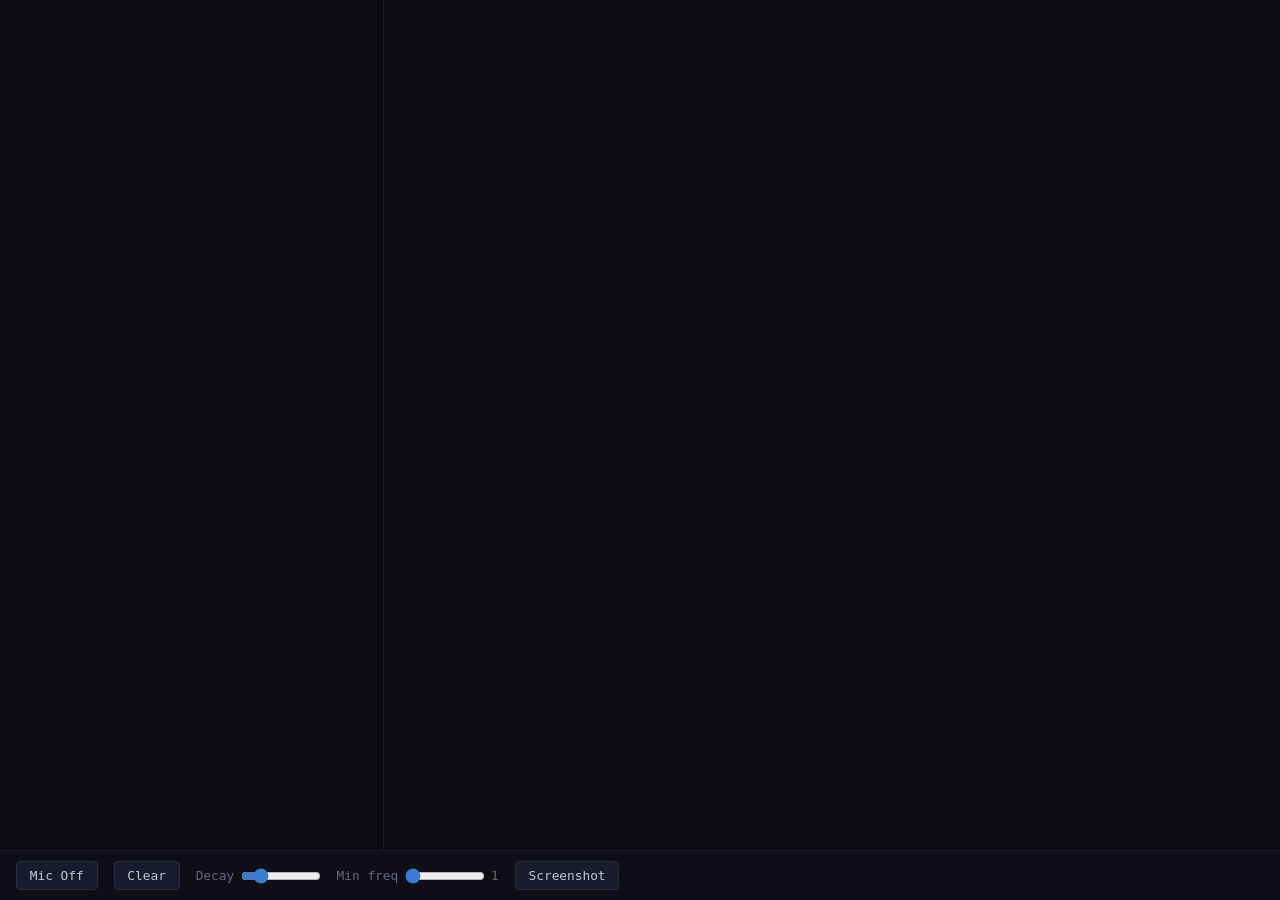
==== index.html @ 23ee1f86 "V1: speech-to-canvas visualiser with physics Web Speech API captures mic input, extracts content wor" ====
<!DOCTYPE html>
<html lang="en">
<head>
  <meta charset="UTF-8">
  <meta name="viewport" content="width=device-width, initial-scale=1.0">
  <title>MindFlow Visualiser</title>
  <link rel="stylesheet" href="style.css">
</head>
<body>
  <div id="app">
    <div id="transcript-panel">
      <div id="transcript"></div>
    </div>
    <div id="canvas-panel">
      <canvas id="canvas"></canvas>
    </div>
    <div id="controls">
      <button id="mic-btn" title="Toggle microphone">Mic Off</button>
      <button id="clear-btn" title="Clear canvas">Clear</button>
      <label>Decay <input type="range" id="decay-slider" min="0.5" max="3" step="0.1" value="1"></label>
      <label>Min freq <input type="range" id="min-freq-slider" min="1" max="5" step="1" value="1"><span id="min-freq-val">1</span></label>
      <button id="screenshot-btn" title="Download screenshot">Screenshot</button>
    </div>
  </div>
  <script src="app.js"></script>
</body>
</html>
---- style.css ----
* { margin: 0; padding: 0; box-sizing: border-box; }

body {
  background: #0a0a0f;
  color: #c8c8d0;
  font-family: 'SF Mono', 'Fira Code', 'Consolas', monospace;
  height: 100vh;
  overflow: hidden;
}

#app {
  display: grid;
  grid-template-columns: 30% 70%;
  grid-template-rows: 1fr auto;
  height: 100vh;
}

#transcript-panel {
  grid-row: 1;
  grid-column: 1;
  border-right: 1px solid #1a1a2e;
  overflow-y: auto;
  padding: 1rem;
  font-size: 0.85rem;
  line-height: 1.6;
}

#transcript-panel::-webkit-scrollbar { width: 4px; }
#transcript-panel::-webkit-scrollbar-thumb { background: #2a2a3e; border-radius: 2px; }

#transcript .interim { color: #555568; }
#transcript .final { color: #9898a8; }

#canvas-panel {
  grid-row: 1;
  grid-column: 2;
  position: relative;
  overflow: hidden;
}

#canvas {
  width: 100%;
  height: 100%;
  display: block;
}

#controls {
  grid-column: 1 / -1;
  display: flex;
  align-items: center;
  gap: 1rem;
  padding: 0.6rem 1rem;
  background: #0e0e16;
  border-top: 1px solid #1a1a2e;
  font-size: 0.8rem;
}

#controls button {
  background: #1a1a2e;
  color: #c8c8d0;
  border: 1px solid #2a2a3e;
  padding: 0.4rem 0.8rem;
  border-radius: 4px;
  cursor: pointer;
  font-family: inherit;
  font-size: 0.8rem;
}

#controls button:hover { background: #2a2a3e; }

#mic-btn.active {
  background: #2a1a1e;
  border-color: #e04060;
  color: #e04060;
}

#controls label {
  display: flex;
  align-items: center;
  gap: 0.4rem;
  color: #666680;
}

#controls input[type="range"] {
  width: 80px;
  accent-color: #3a7bd5;
}
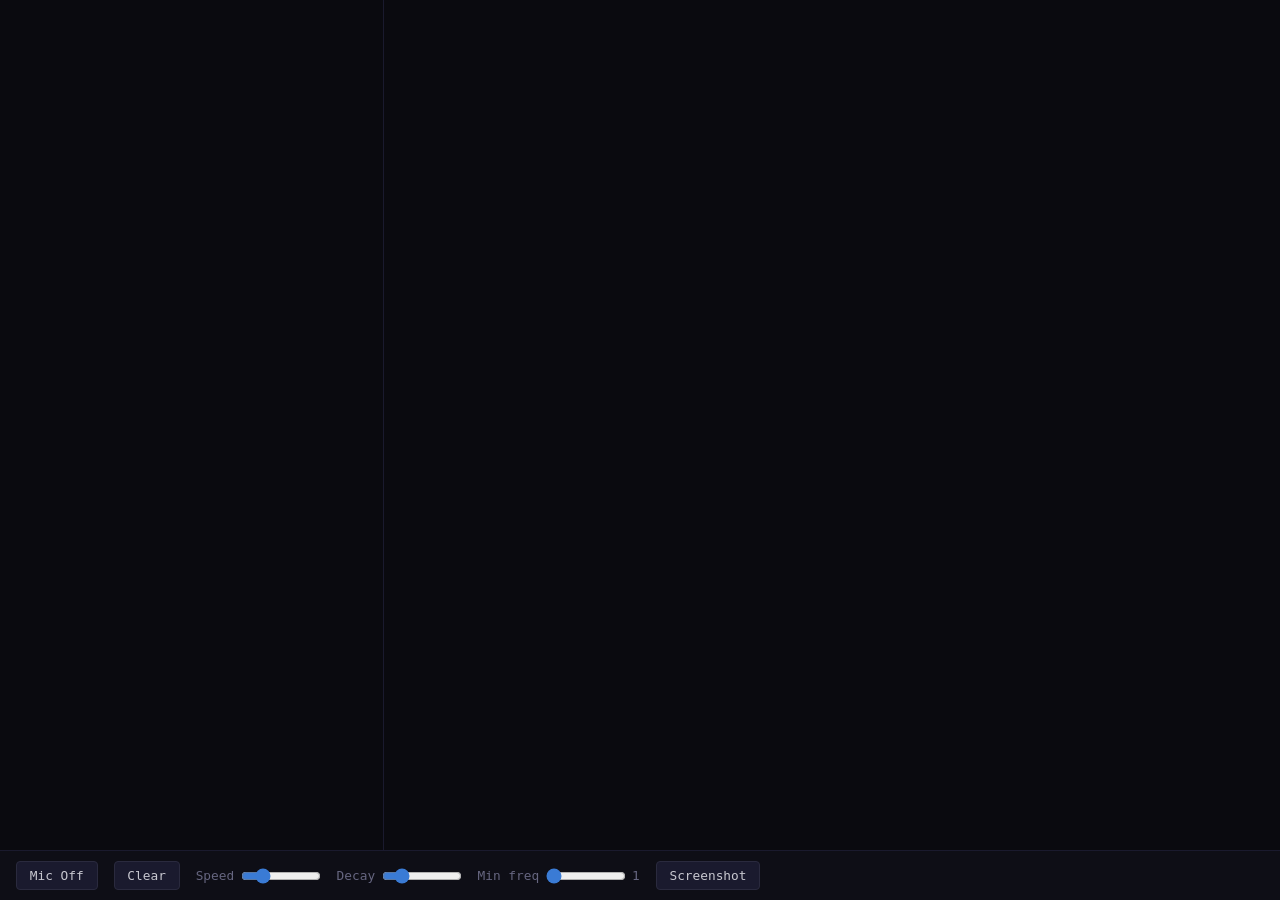
==== commit 96f0bfc4: "Add speed slider, reduce default jitter Speed slider (0.1–1.0, default 0.3) scales spring attraction" ====
--- a/index.html
+++ b/index.html
@@ -17,6 +17,7 @@
     <div id="controls">
       <button id="mic-btn" title="Toggle microphone">Mic Off</button>
       <button id="clear-btn" title="Clear canvas">Clear</button>
+      <label>Speed <input type="range" id="speed-slider" min="0.1" max="1" step="0.05" value="0.3"></label>
       <label>Decay <input type="range" id="decay-slider" min="0.5" max="3" step="0.1" value="1"></label>
       <label>Min freq <input type="range" id="min-freq-slider" min="1" max="5" step="1" value="1"><span id="min-freq-val">1</span></label>
       <button id="screenshot-btn" title="Download screenshot">Screenshot</button>
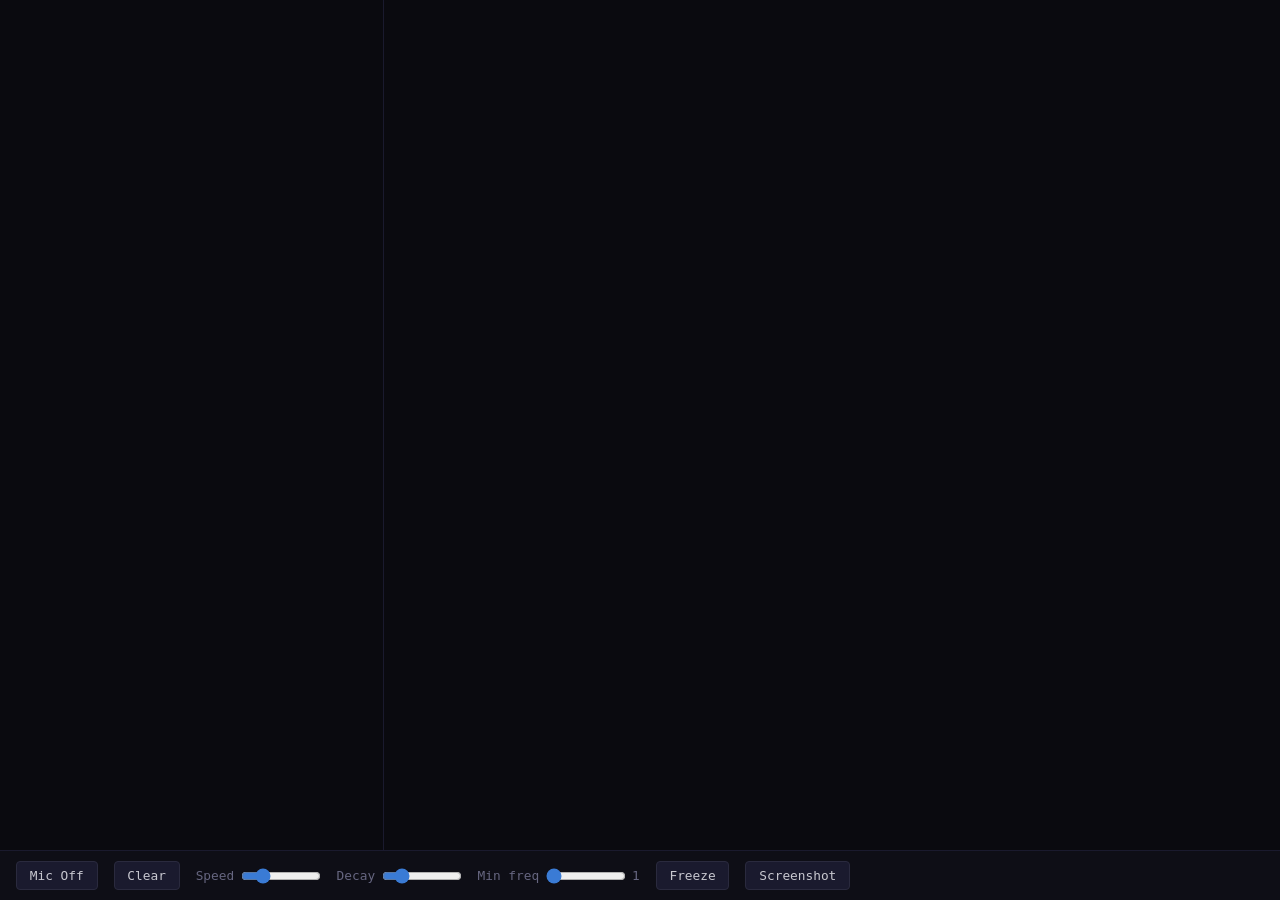
==== commit 80af81e0: "Add freeze button to pause canvas animation Freeze stops physics updates while keeping the render lo" ====
--- a/index.html
+++ b/index.html
@@ -20,6 +20,7 @@
       <label>Speed <input type="range" id="speed-slider" min="0.1" max="1" step="0.05" value="0.3"></label>
       <label>Decay <input type="range" id="decay-slider" min="0.5" max="3" step="0.1" value="1"></label>
       <label>Min freq <input type="range" id="min-freq-slider" min="1" max="5" step="1" value="1"><span id="min-freq-val">1</span></label>
+      <button id="freeze-btn" title="Freeze/unfreeze canvas">Freeze</button>
       <button id="screenshot-btn" title="Download screenshot">Screenshot</button>
     </div>
   </div>
--- a/style.css
+++ b/style.css
@@ -74,6 +74,12 @@
   color: #e04060;
 }
 
+#freeze-btn.active {
+  background: #1a1a2e;
+  border-color: #3a7bd5;
+  color: #3a7bd5;
+}
+
 #controls label {
   display: flex;
   align-items: center;
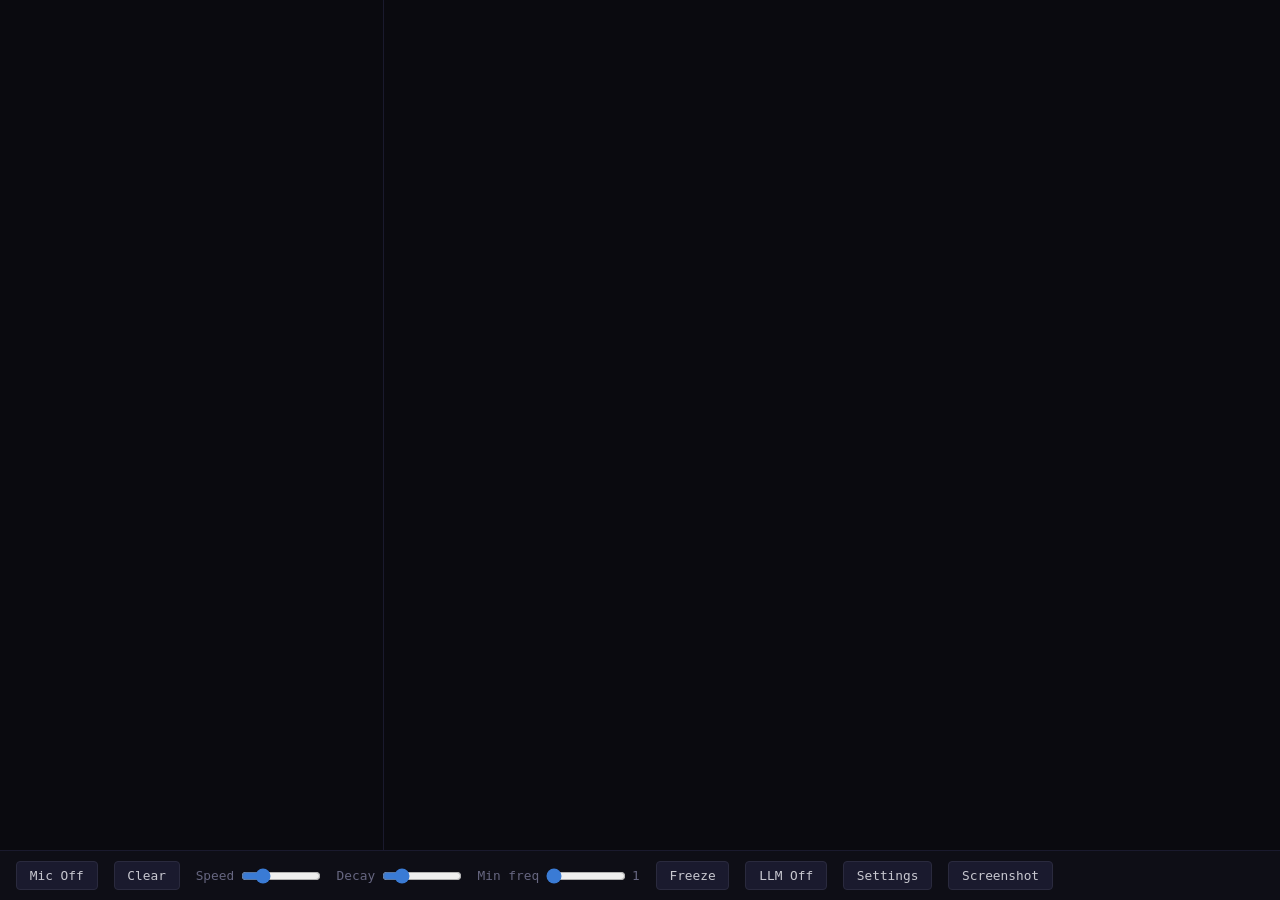
==== commit 7724b433: "Add V2 LLM integration: semantic extraction, glyph rail, associative search Three Anthropic Haiku-po" ====
--- a/index.html
+++ b/index.html
@@ -13,6 +13,7 @@
     </div>
     <div id="canvas-panel">
       <canvas id="canvas"></canvas>
+      <div id="glyph-rail"></div>
     </div>
     <div id="controls">
       <button id="mic-btn" title="Toggle microphone">Mic Off</button>
@@ -21,9 +22,27 @@
       <label>Decay <input type="range" id="decay-slider" min="0.5" max="3" step="0.1" value="1"></label>
       <label>Min freq <input type="range" id="min-freq-slider" min="1" max="5" step="1" value="1"><span id="min-freq-val">1</span></label>
       <button id="freeze-btn" title="Freeze/unfreeze canvas">Freeze</button>
+      <button id="llm-btn" title="Toggle LLM features">LLM Off</button>
+      <button id="settings-btn" title="API key settings">Settings</button>
       <button id="screenshot-btn" title="Download screenshot">Screenshot</button>
     </div>
   </div>
+
+  <div id="settings-overlay" class="hidden">
+    <div id="settings-panel">
+      <h3>Settings</h3>
+      <label for="api-key-input">Anthropic API Key</label>
+      <input type="password" id="api-key-input" placeholder="sk-ant-..." autocomplete="off">
+      <p class="settings-warning">Your key is stored locally in your browser. It's sent to our proxy which forwards it to Anthropic — it's never stored on our server. Set a spend limit on your <a href="https://console.anthropic.com/settings/limits" target="_blank">Anthropic dashboard</a>.</p>
+      <div class="settings-actions">
+        <button id="save-key-btn">Save Key</button>
+        <button id="clear-key-btn">Clear Key</button>
+        <button id="close-settings-btn">Close</button>
+      </div>
+      <div id="token-counter">Tokens this session: <span id="token-count">0</span></div>
+    </div>
+  </div>
+
   <script src="app.js"></script>
 </body>
 </html>
--- a/style.css
+++ b/style.css
@@ -28,21 +28,77 @@
 #transcript-panel::-webkit-scrollbar { width: 4px; }
 #transcript-panel::-webkit-scrollbar-thumb { background: #2a2a3e; border-radius: 2px; }
 
-#transcript .interim { color: #555568; }
-#transcript .final { color: #9898a8; }
+#transcript .interim { color: #8888a0; }
+#transcript .final { color: #d0d0e0; }
 
 #canvas-panel {
   grid-row: 1;
   grid-column: 2;
   position: relative;
   overflow: hidden;
+  display: flex;
+  flex-direction: column;
 }
 
 #canvas {
   width: 100%;
-  height: 100%;
+  flex: 1;
   display: block;
 }
+
+/* ── Glyph Rail ─────────────────────────────────────── */
+
+#glyph-rail {
+  display: flex;
+  gap: 0.5rem;
+  padding: 0.4rem 0.8rem;
+  overflow-x: auto;
+  overflow-y: hidden;
+  min-height: 2rem;
+  background: rgba(14, 14, 22, 0.8);
+  border-top: 1px solid #1a1a2e;
+  scrollbar-width: none;
+}
+
+#glyph-rail::-webkit-scrollbar { display: none; }
+
+#glyph-rail:empty { display: none; }
+
+.glyph {
+  flex-shrink: 0;
+  padding: 0.25rem 0.6rem;
+  border-radius: 12px;
+  font-size: 0.7rem;
+  cursor: pointer;
+  transition: opacity 0.2s, transform 0.15s;
+  white-space: nowrap;
+  border: 1px solid;
+}
+
+.glyph:hover {
+  opacity: 1 !important;
+  transform: scale(1.05);
+}
+
+.glyph-warm {
+  background: rgba(224, 100, 80, 0.15);
+  border-color: rgba(224, 100, 80, 0.4);
+  color: #e8a090;
+}
+
+.glyph-cool {
+  background: rgba(80, 140, 220, 0.15);
+  border-color: rgba(80, 140, 220, 0.4);
+  color: #90b8e8;
+}
+
+.glyph-neutral {
+  background: rgba(160, 160, 180, 0.1);
+  border-color: rgba(160, 160, 180, 0.3);
+  color: #a0a0b8;
+}
+
+/* ── Controls ───────────────────────────────────────── */
 
 #controls {
   grid-column: 1 / -1;
@@ -64,6 +120,7 @@
   cursor: pointer;
   font-family: inherit;
   font-size: 0.8rem;
+  transition: background 0.15s, border-color 0.15s;
 }
 
 #controls button:hover { background: #2a2a3e; }
@@ -80,6 +137,21 @@
   color: #3a7bd5;
 }
 
+#llm-btn.active {
+  background: #1a2a1e;
+  border-color: #40c060;
+  color: #40c060;
+}
+
+#llm-btn.processing {
+  animation: llm-pulse 1s ease-in-out infinite;
+}
+
+@keyframes llm-pulse {
+  0%, 100% { opacity: 1; }
+  50% { opacity: 0.5; }
+}
+
 #controls label {
   display: flex;
   align-items: center;
@@ -91,3 +163,99 @@
   width: 80px;
   accent-color: #3a7bd5;
 }
+
+/* ── Settings Overlay ───────────────────────────────── */
+
+.hidden { display: none !important; }
+
+#settings-overlay {
+  position: fixed;
+  inset: 0;
+  background: rgba(0, 0, 0, 0.7);
+  display: flex;
+  align-items: center;
+  justify-content: center;
+  z-index: 100;
+}
+
+#settings-panel {
+  background: #12121e;
+  border: 1px solid #2a2a3e;
+  border-radius: 8px;
+  padding: 1.5rem;
+  width: 380px;
+  max-width: 90vw;
+}
+
+#settings-panel h3 {
+  margin-bottom: 1rem;
+  font-size: 1rem;
+  color: #e0e0e8;
+}
+
+#settings-panel label {
+  display: block;
+  font-size: 0.8rem;
+  color: #888;
+  margin-bottom: 0.4rem;
+}
+
+#api-key-input {
+  width: 100%;
+  padding: 0.5rem;
+  background: #0a0a14;
+  border: 1px solid #2a2a3e;
+  border-radius: 4px;
+  color: #c8c8d0;
+  font-family: inherit;
+  font-size: 0.85rem;
+  margin-bottom: 0.6rem;
+}
+
+#api-key-input:focus {
+  outline: none;
+  border-color: #3a7bd5;
+}
+
+.settings-warning {
+  font-size: 0.7rem;
+  color: #666680;
+  line-height: 1.5;
+  margin-bottom: 1rem;
+}
+
+.settings-warning a {
+  color: #5a9bf5;
+  text-decoration: none;
+}
+
+.settings-warning a:hover {
+  text-decoration: underline;
+}
+
+.settings-actions {
+  display: flex;
+  gap: 0.5rem;
+  margin-bottom: 0.8rem;
+}
+
+.settings-actions button {
+  background: #1a1a2e;
+  color: #c8c8d0;
+  border: 1px solid #2a2a3e;
+  padding: 0.4rem 0.8rem;
+  border-radius: 4px;
+  cursor: pointer;
+  font-family: inherit;
+  font-size: 0.8rem;
+}
+
+.settings-actions button:hover { background: #2a2a3e; }
+
+#save-key-btn { border-color: #40c060; color: #40c060; }
+#clear-key-btn { border-color: #e04060; color: #e04060; }
+
+#token-counter {
+  font-size: 0.7rem;
+  color: #555568;
+}
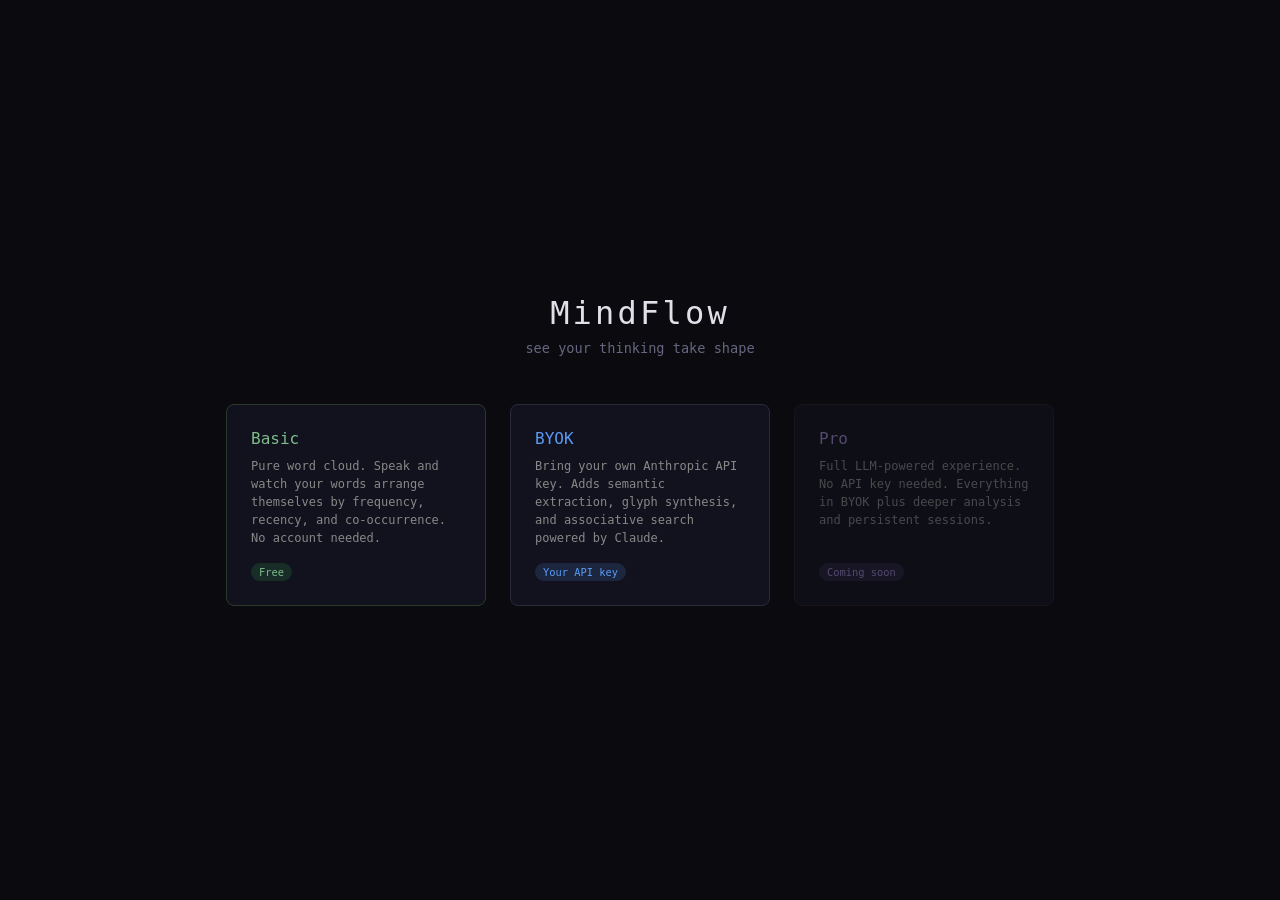
==== commit d07f4234: "Restructure into landing page with basic/ and byok/ portals Single repo with three portals: - / land" ====
--- a/index.html
+++ b/index.html
@@ -3,46 +3,122 @@
 <head>
   <meta charset="UTF-8">
   <meta name="viewport" content="width=device-width, initial-scale=1.0">
-  <title>MindFlow Visualiser</title>
-  <link rel="stylesheet" href="style.css">
+  <title>MindFlow</title>
+  <style>
+    * { margin: 0; padding: 0; box-sizing: border-box; }
+
+    body {
+      background: #0a0a0f;
+      color: #c8c8d0;
+      font-family: 'SF Mono', 'Fira Code', 'Consolas', monospace;
+      min-height: 100vh;
+      display: flex;
+      flex-direction: column;
+      align-items: center;
+      justify-content: center;
+      padding: 2rem;
+    }
+
+    h1 {
+      font-size: 2rem;
+      font-weight: 300;
+      letter-spacing: 0.1em;
+      margin-bottom: 0.5rem;
+      color: #e0e0e8;
+    }
+
+    .subtitle {
+      font-size: 0.85rem;
+      color: #666680;
+      margin-bottom: 3rem;
+    }
+
+    .cards {
+      display: flex;
+      gap: 1.5rem;
+      flex-wrap: wrap;
+      justify-content: center;
+      max-width: 900px;
+    }
+
+    .card {
+      background: #12121e;
+      border: 1px solid #1a1a2e;
+      border-radius: 8px;
+      padding: 1.5rem;
+      width: 260px;
+      text-decoration: none;
+      color: inherit;
+      transition: border-color 0.2s, transform 0.15s;
+      display: flex;
+      flex-direction: column;
+    }
+
+    .card:hover {
+      transform: translateY(-2px);
+    }
+
+    .card h2 {
+      font-size: 1rem;
+      font-weight: 500;
+      margin-bottom: 0.6rem;
+    }
+
+    .card p {
+      font-size: 0.75rem;
+      color: #888;
+      line-height: 1.5;
+      flex: 1;
+    }
+
+    .card .tag {
+      display: inline-block;
+      font-size: 0.65rem;
+      padding: 0.2rem 0.5rem;
+      border-radius: 10px;
+      margin-top: 1rem;
+      align-self: flex-start;
+    }
+
+    .card-basic { border-color: #2a3a2a; }
+    .card-basic:hover { border-color: #40c060; }
+    .card-basic h2 { color: #7ebc8a; }
+    .card-basic .tag { background: rgba(64, 192, 96, 0.15); color: #7ebc8a; }
+
+    .card-byok { border-color: #2a2a3a; }
+    .card-byok:hover { border-color: #5a9bf5; }
+    .card-byok h2 { color: #5a9bf5; }
+    .card-byok .tag { background: rgba(90, 155, 245, 0.15); color: #5a9bf5; }
+
+    .card-pro { border-color: #2a1a2a; }
+    .card-pro:hover { border-color: #9b88ce; }
+    .card-pro h2 { color: #9b88ce; }
+    .card-pro .tag { background: rgba(155, 136, 206, 0.15); color: #9b88ce; }
+    .card-pro { opacity: 0.5; pointer-events: none; }
+  </style>
 </head>
 <body>
-  <div id="app">
-    <div id="transcript-panel">
-      <div id="transcript"></div>
-    </div>
-    <div id="canvas-panel">
-      <canvas id="canvas"></canvas>
-      <div id="glyph-rail"></div>
-    </div>
-    <div id="controls">
-      <button id="mic-btn" title="Toggle microphone">Mic Off</button>
-      <button id="clear-btn" title="Clear canvas">Clear</button>
-      <label>Speed <input type="range" id="speed-slider" min="0.1" max="1" step="0.05" value="0.3"></label>
-      <label>Decay <input type="range" id="decay-slider" min="0.5" max="3" step="0.1" value="1"></label>
-      <label>Min freq <input type="range" id="min-freq-slider" min="1" max="5" step="1" value="1"><span id="min-freq-val">1</span></label>
-      <button id="freeze-btn" title="Freeze/unfreeze canvas">Freeze</button>
-      <button id="llm-btn" title="Toggle LLM features">LLM Off</button>
-      <button id="settings-btn" title="API key settings">Settings</button>
-      <button id="screenshot-btn" title="Download screenshot">Screenshot</button>
+  <h1>MindFlow</h1>
+  <p class="subtitle">see your thinking take shape</p>
+
+  <div class="cards">
+    <a href="basic/" class="card card-basic">
+      <h2>Basic</h2>
+      <p>Pure word cloud. Speak and watch your words arrange themselves by frequency, recency, and co-occurrence. No account needed.</p>
+      <span class="tag">Free</span>
+    </a>
+
+    <a href="byok/" class="card card-byok">
+      <h2>BYOK</h2>
+      <p>Bring your own Anthropic API key. Adds semantic extraction, glyph synthesis, and associative search powered by Claude.</p>
+      <span class="tag">Your API key</span>
+    </a>
+
+    <div class="card card-pro">
+      <h2>Pro</h2>
+      <p>Full LLM-powered experience. No API key needed. Everything in BYOK plus deeper analysis and persistent sessions.</p>
+      <span class="tag">Coming soon</span>
     </div>
   </div>
-
-  <div id="settings-overlay" class="hidden">
-    <div id="settings-panel">
-      <h3>Settings</h3>
-      <label for="api-key-input">Anthropic API Key</label>
-      <input type="password" id="api-key-input" placeholder="sk-ant-..." autocomplete="off">
-      <p class="settings-warning">Your key is stored locally in your browser. It's sent to our proxy which forwards it to Anthropic — it's never stored on our server. Set a spend limit on your <a href="https://console.anthropic.com/settings/limits" target="_blank">Anthropic dashboard</a>.</p>
-      <div class="settings-actions">
-        <button id="save-key-btn">Save Key</button>
-        <button id="clear-key-btn">Clear Key</button>
-        <button id="close-settings-btn">Close</button>
-      </div>
-      <div id="token-counter">Tokens this session: <span id="token-count">0</span></div>
-    </div>
-  </div>
-
-  <script src="app.js"></script>
 </body>
 </html>
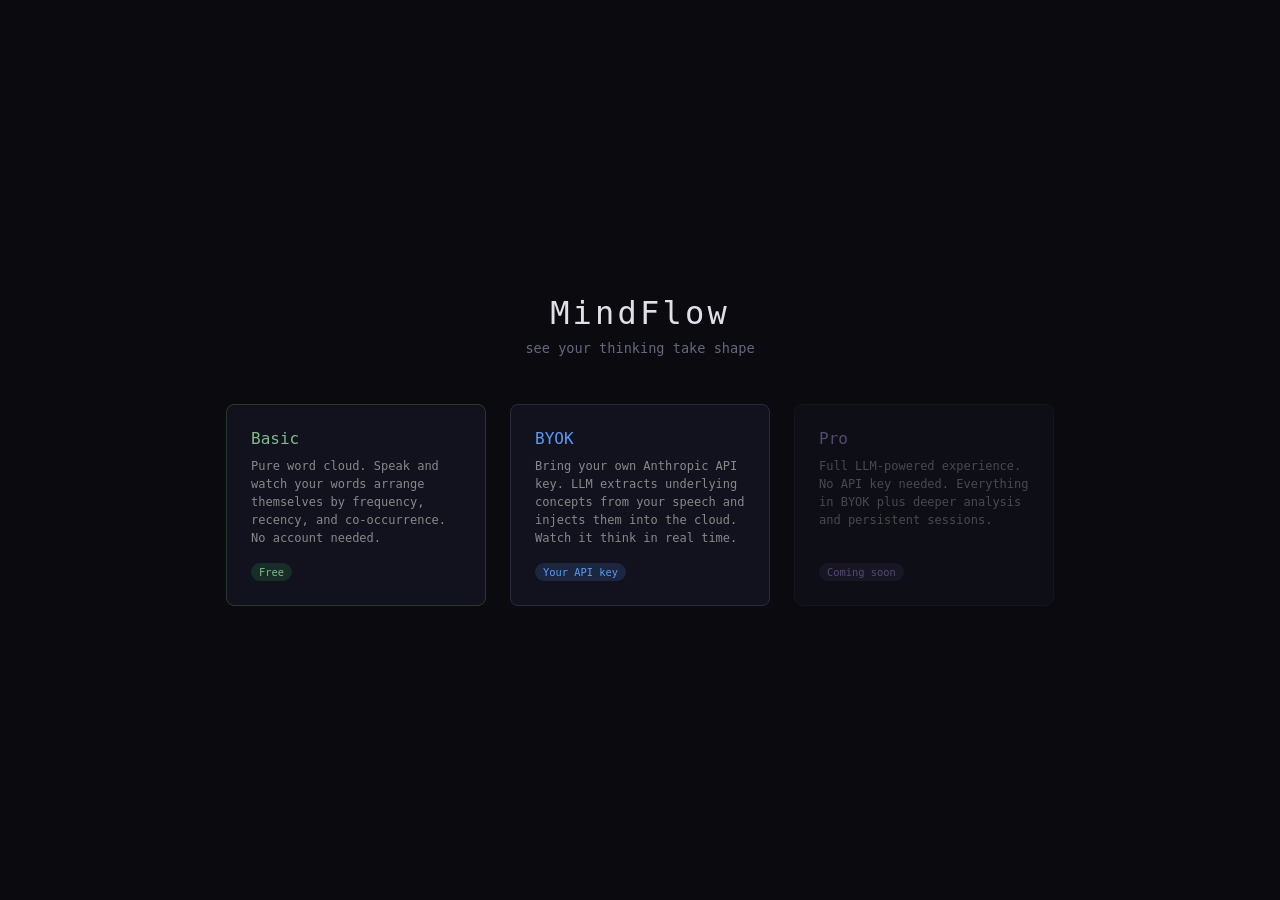
==== commit 43f98cf4: "Redesign BYOK: split panel, streaming concepts, clean V1 physics Major redesign: - Left panel split:" ====
--- a/index.html
+++ b/index.html
@@ -110,7 +110,7 @@
 
     <a href="byok/" class="card card-byok">
       <h2>BYOK</h2>
-      <p>Bring your own Anthropic API key. Adds semantic extraction, glyph synthesis, and associative search powered by Claude.</p>
+      <p>Bring your own Anthropic API key. LLM extracts underlying concepts from your speech and injects them into the cloud. Watch it think in real time.</p>
       <span class="tag">Your API key</span>
     </a>
 
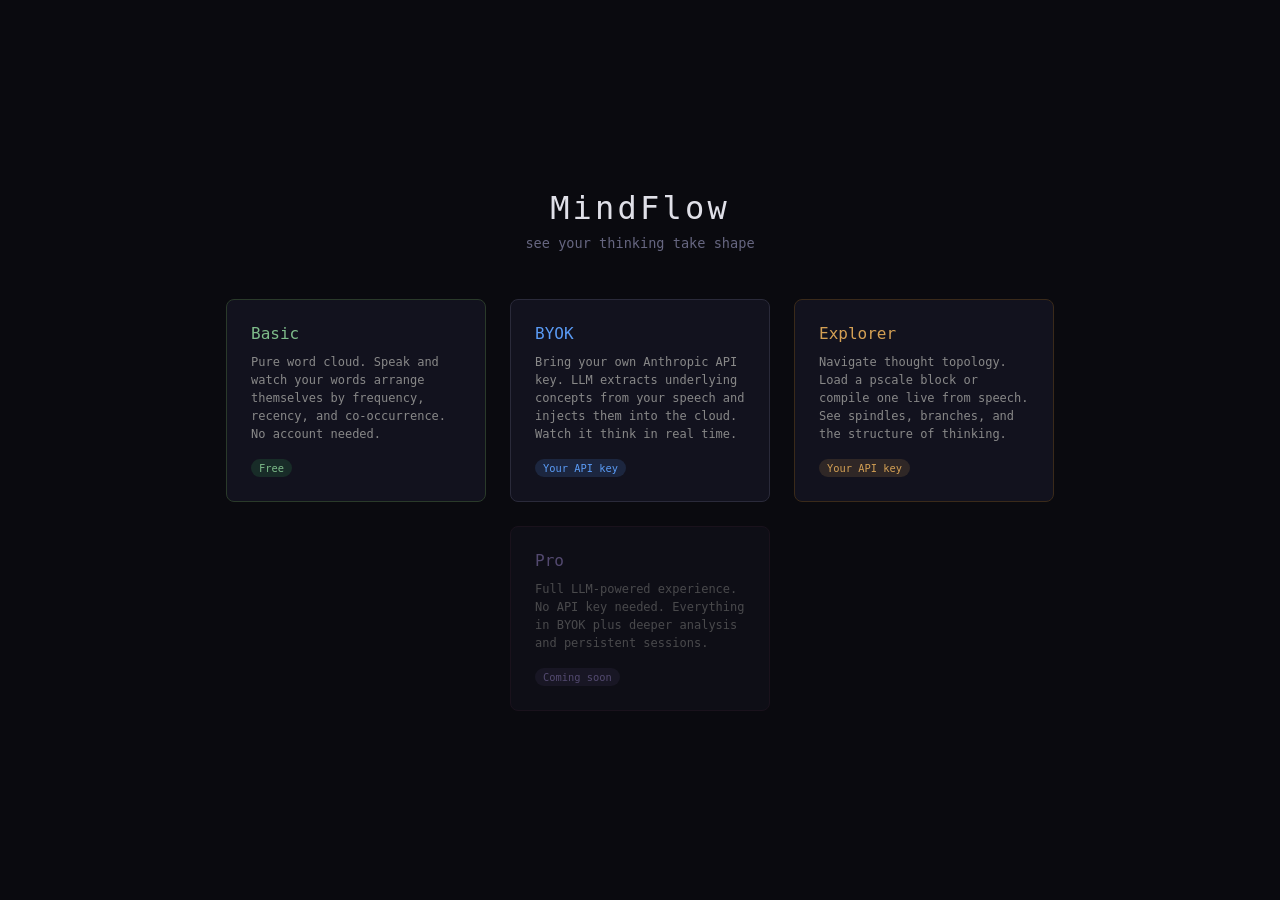
==== commit e788dd93: "Add block explorer with BSP, column view, and Gingko converter - bsp.js: standalone BSP module (7 mo" ====
--- a/index.html
+++ b/index.html
@@ -95,6 +95,11 @@
     .card-pro h2 { color: #9b88ce; }
     .card-pro .tag { background: rgba(155, 136, 206, 0.15); color: #9b88ce; }
     .card-pro { opacity: 0.5; pointer-events: none; }
+
+    .card-explorer { border-color: #3a2a1a; }
+    .card-explorer:hover { border-color: #d4a054; }
+    .card-explorer h2 { color: #d4a054; }
+    .card-explorer .tag { background: rgba(212, 160, 84, 0.15); color: #d4a054; }
   </style>
 </head>
 <body>
@@ -114,6 +119,12 @@
       <span class="tag">Your API key</span>
     </a>
 
+    <a href="explorer/" class="card card-explorer">
+      <h2>Explorer</h2>
+      <p>Navigate thought topology. Load a pscale block or compile one live from speech. See spindles, branches, and the structure of thinking.</p>
+      <span class="tag">Your API key</span>
+    </a>
+
     <div class="card card-pro">
       <h2>Pro</h2>
       <p>Full LLM-powered experience. No API key needed. Everything in BYOK plus deeper analysis and persistent sessions.</p>
